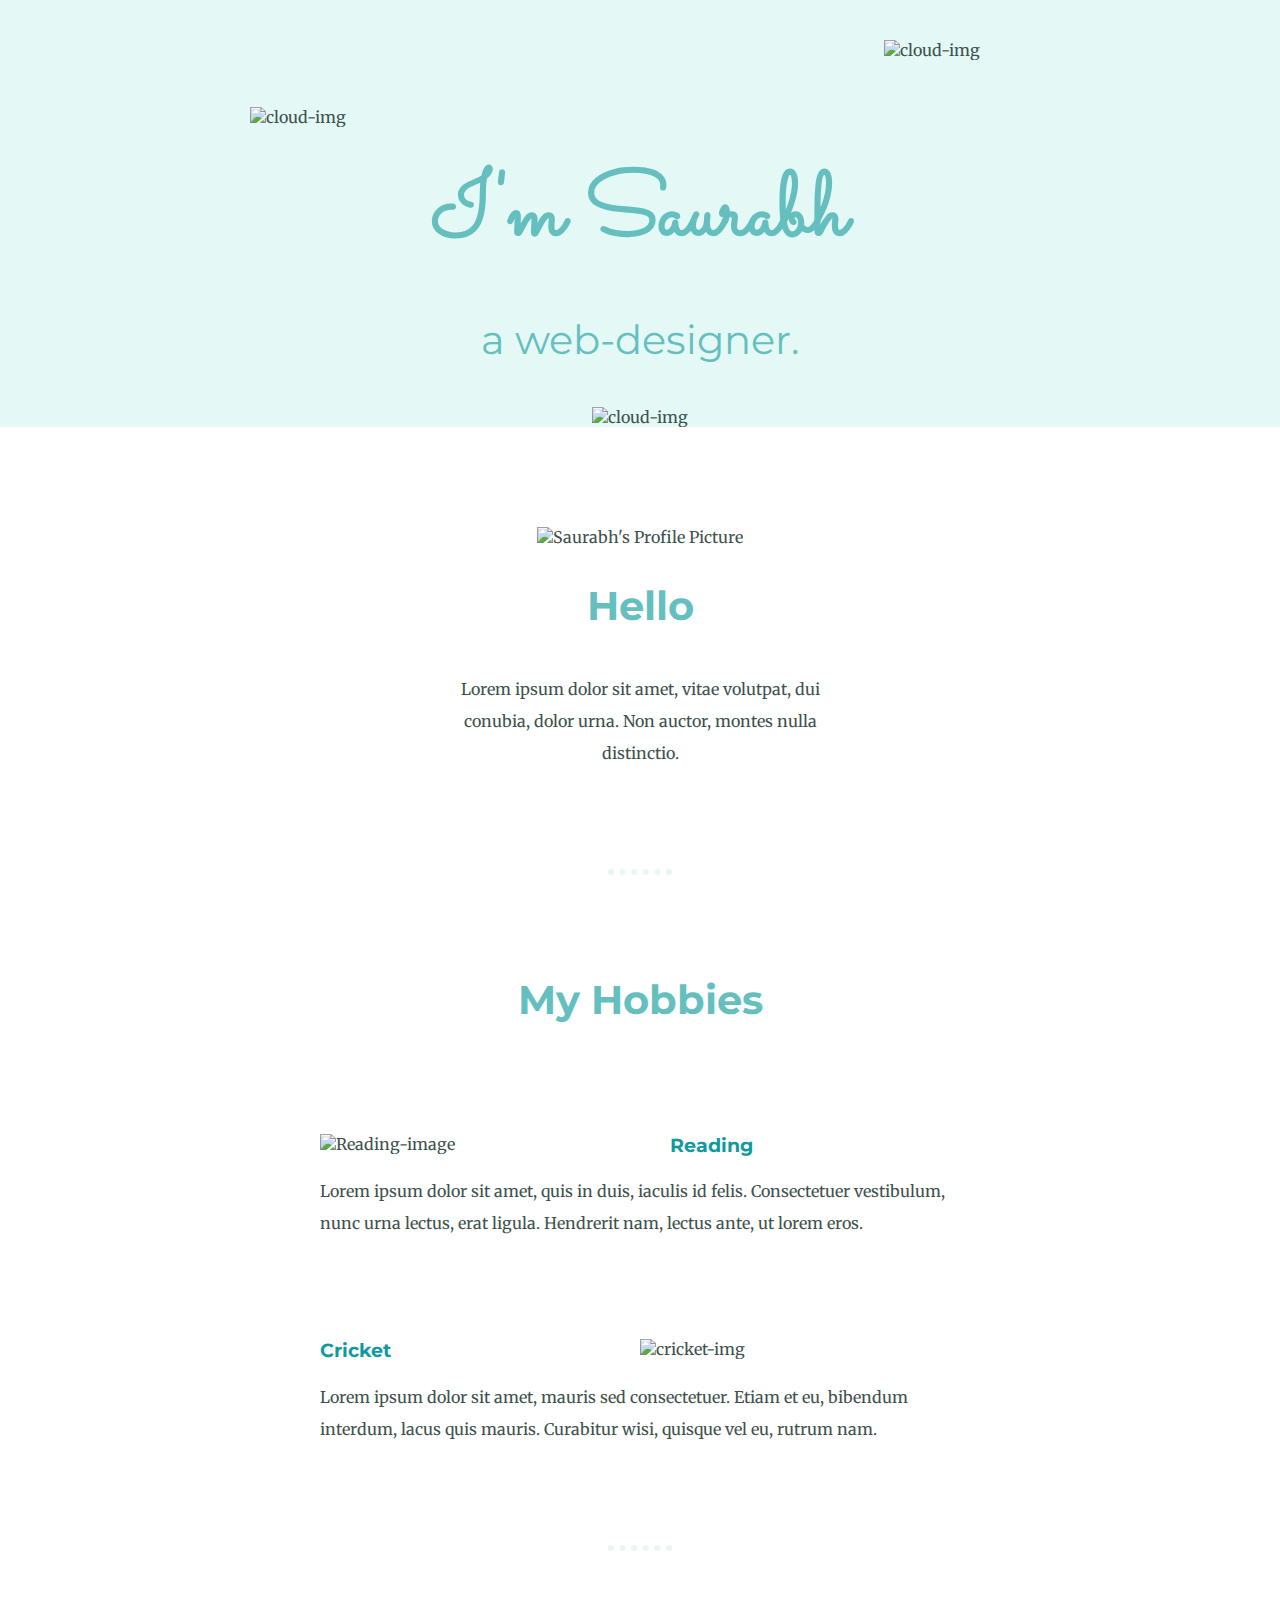
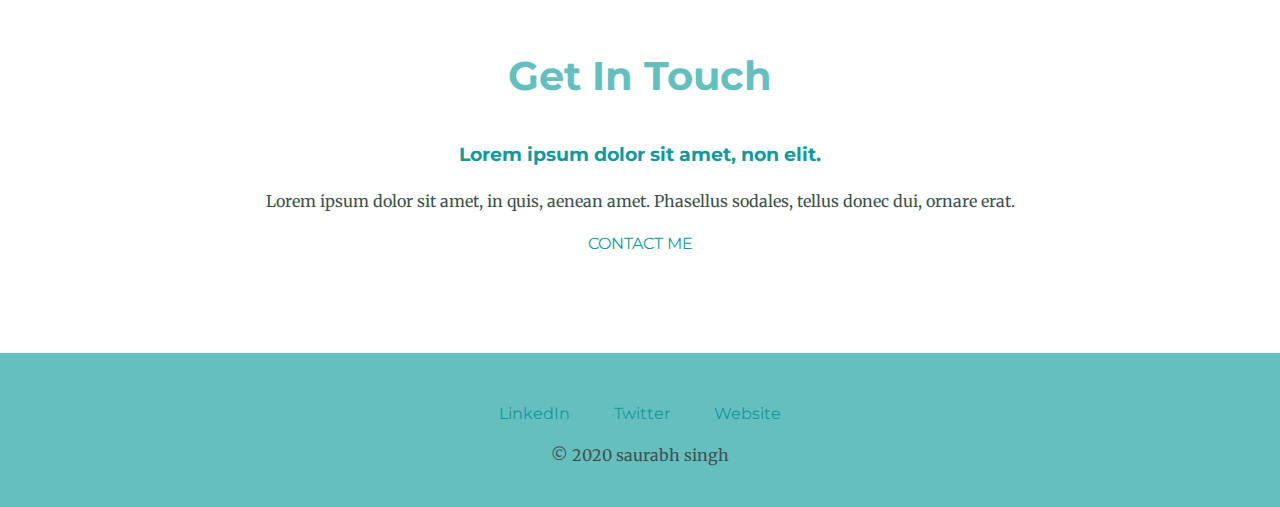
==== My Site/index.html @ 2f5fa8a0 "Add files via upload" ====
<!DOCTYPE html>
<html lang="en" dir="ltr">
  <head>
    <meta charset="utf-8">
    <title>Saurabh Singh</title>
    <link rel="stylesheet" href="css/styles.css">
    <link rel="icon" href="favicon.ico">
    <link href="https://fonts.googleapis.com/css2?family=Merriweather:ital,wght@0,300;0,400;0,700;0,900;1,300;1,400;1,700;1,900&family=Montserrat:ital,wght@0,300;0,400;0,500;0,600;0,700;0,800;0,900;1,200;1,300;1,400;1,500;1,600;1,700;1,800;1,900&family=Sacramento&display=swap" rel="stylesheet">
  </head>
  <body>
    <div class="top-container">
      <img class="top-cloud"src="images/cloud.png" alt="cloud-img">
      <h1>I'm Saurabh</h1>
      <h2 id="web-designer">a web-designer.</h2>
      <img class="bottom-cloud" src="images/cloud.png" alt="cloud-img">
      <img src="images/mountain.png" alt="cloud-img">
    </div>
    <div class="middle-container">
      <div class="profile">
        <img class="saurabh"src="images\saurabh.png" alt="Saurabh's Profile Picture">
        <h2>Hello</h2>
        <p class="intro">Lorem ipsum dolor sit amet, vitae volutpat, dui conubia, dolor urna. Non auctor, montes nulla distinctio.</p>
      </div>
      <hr>
      <div class="skills">
        <h2>My Hobbies</h2>
        <div class="skill-row">
          <img class="skill-img1" src="https://encrypted-tbn0.gstatic.com/images?q=tbn%3AANd9GcQw1Q1VhfFXHrCU_RrCNkFSvhC4tjHQHrGWiw&usqp=CAU" alt="Reading-image">
          <h3>Reading</h3>
          <p>Lorem ipsum dolor sit amet, quis in duis, iaculis id felis. Consectetuer vestibulum, nunc urna lectus, erat ligula. Hendrerit nam, lectus ante, ut lorem eros.</p>
        </div>
        <div class="skill-row">
          <img class="skill-img2" src="https://www.cricketcountry.com/wp-content/uploads/2018/05/ab-de-villiers.jpg" alt="cricket-img">
          <h3>Cricket</h3>
          <p>Lorem ipsum dolor sit amet, mauris sed consectetuer. Etiam et eu, bibendum interdum, lacus quis mauris. Curabitur wisi, quisque vel eu, rutrum nam.</p>
        </div>
      </div>
      <hr>
      <div class="contact-me">
        <h2>Get In Touch</h2>
        <h3>Lorem ipsum dolor sit amet, non elit.</h3>
        <p>Lorem ipsum dolor sit amet, in quis, aenean amet. Phasellus sodales, tellus donec dui, ornare erat.</p>
        <a class="btn" href="contact-me.html">CONTACT ME</a>
      </div>
    </div>
    <div class="bottom-container">
      <a class="footer-link" href="https://www.linkedin.com/in/saurabh-singh-907450b2/">LinkedIn</a>
      <a class="footer-link" href="https://twitter.com/Saurabh3307">Twitter</a>
      <a class="footer-link">Website</a>
      <p>© 2020 saurabh singh</p>
    </div>
  </body>
</html>
---- My Site/css/styles.css ----
.top-container{
  background-color: #E4F9F5;
  position: relative;
  padding-top: 100px;

}

body{
  color:#40514E;
  text-align: center;
  margin:0;
  font-family: 'Merriweather', serif;
}

h1{
  font-size: 5.625rem;
  font-family: 'Sacramento', cursive;
  margin:50px auto 0 auto;
  color: #66BFBF;
}
h2{
  color: #66BFBF;
  font-size: 2.5em;
  font-family: 'Montserrat', sans-serif;
  padding-bottom: 10px;
}
h3{
  color: #11999E;
  font-family: 'Montserrat', sans-serif;
}
a{
  color: #11999E;
  font-family: 'Montserrat', sans-serif;
  margin:10px 20px;
  text-decoration: none;
}

a:hover{
  color: #EAF6F6;
}

#web-designer{

  font-weight: normal;
}

p{
  line-height: 2;
}

hr{
  border: dotted #EAF6F6 6PX;
  border-bottom: none;
  width:4%;
  margin:100px auto 100px auto;
}

.copyright{
  color:#EAF6F6;
  font: 0.75rem;
  padding:20px 0;
}

.skill-row{
  text-align: left;
  width: 50%;
  margin: 100px auto 100px auto;
}

.skill-img1{
  width: 50%;
  float: left;
  margin-right: 30px;
}
.skill-img2{
  width: 50%;
  float: right;
  margin-left: 30px;
}
.saurabh{
  width:200px;
}

.bottom-cloud{
  position:absolute;
  left: 250px;
  bottom: 300px;
}
.top-cloud{
  position:absolute;
  top: 40px;
  right:300px;
}

.middle-container{
  margin:100px 0;
}
.intro{
  width:30%;
  margin:auto;
}

.contact-message{
  width:40%;
  margin:40px auto 60px;
}

.bottom-container{
  background-color: #66BFBF;
  padding:50px 0 20px;
}

.btn {
   background: #11CDD4;
   background-image: -webkit-linear-gradient(top, #11CDD4, #11999E);
   background-image: -moz-linear-gradient(top, #11CDD4, #11999E);
   background-image: -ms-linear-gradient(top, #11CDD4, #11999E);
   background-image: -o-linear-gradient(top, #11CDD4, #11999E);
   background-image: linear-gradient(to bottom, #11CDD4, #11999E);
   -webkit-border-radius: 8px;
   -moz-border-radius: 8px;
   border-radius: 8px;
   color: #FFFFFF;
   font-family: 'Montserrat', sans-serif;
   font-size: 20px;
   font-weight: 100;
   padding: 20px;
   box-shadow: 1px 1px 20px 0px #000000;
   -webkit-box-shadow: 1px 1px 20px 0px #000000;
   -moz-box-shadow: 1px 1px 20px 0px #000000;
   text-shadow: 1px 1px 20px #000000;
   border: solid #337FED 0px;
   text-decoration: none;
   display: inline-block;
   cursor: pointer;
   text-align: center;
}

.btn:hover {
   border: solid #337FED 1px;
   background: #30E3CB;
   background-image: -webkit-linear-gradient(top, #30E3CB, #2BC4AD);
   background-image: -moz-linear-gradient(top, #30E3CB, #2BC4AD);
   background-image: -ms-linear-gradient(top, #30E3CB, #2BC4AD);
   background-image: -o-linear-gradient(top, #30E3CB, #2BC4AD);
   background-image: linear-gradient(to bottom, #30E3CB, #2BC4AD);
   -webkit-border-radius: 20px;
   -moz-border-radius: 20px;
   border-radius: 20px;
   text-decoration: none;
}
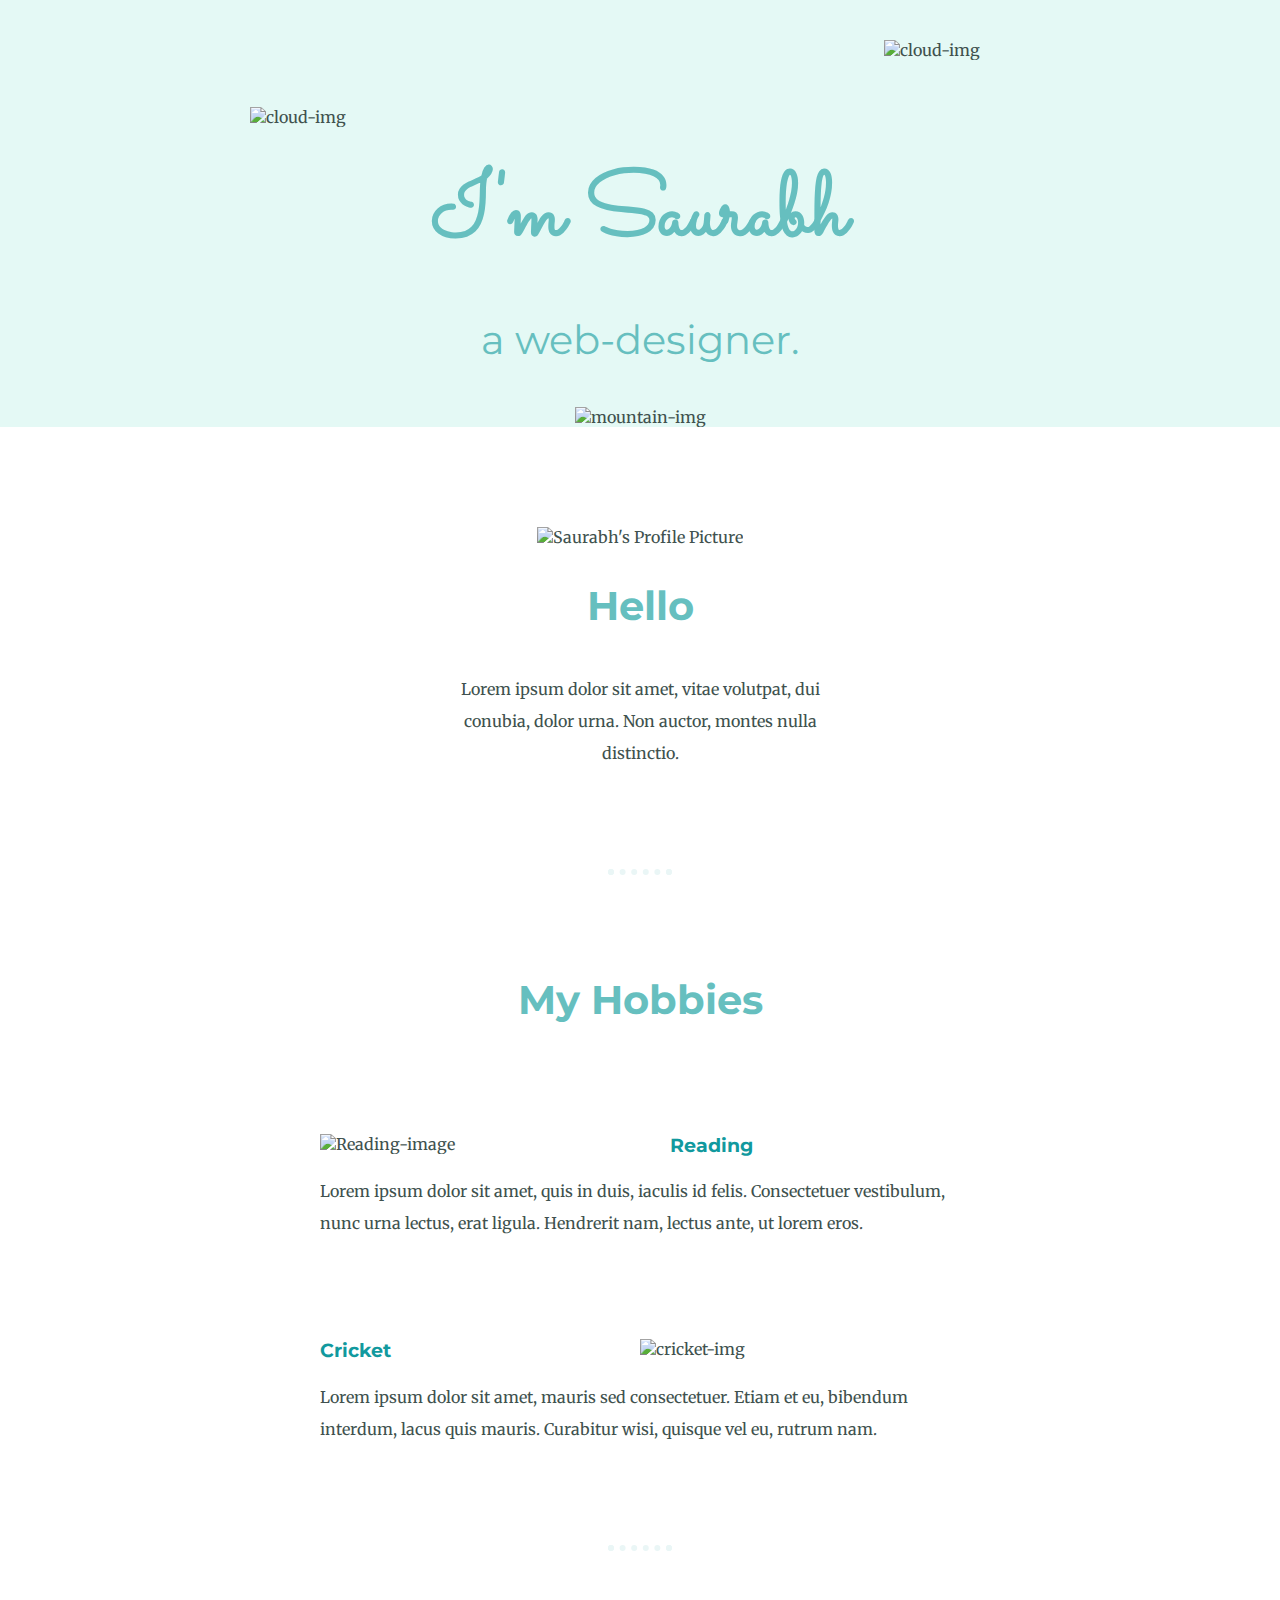
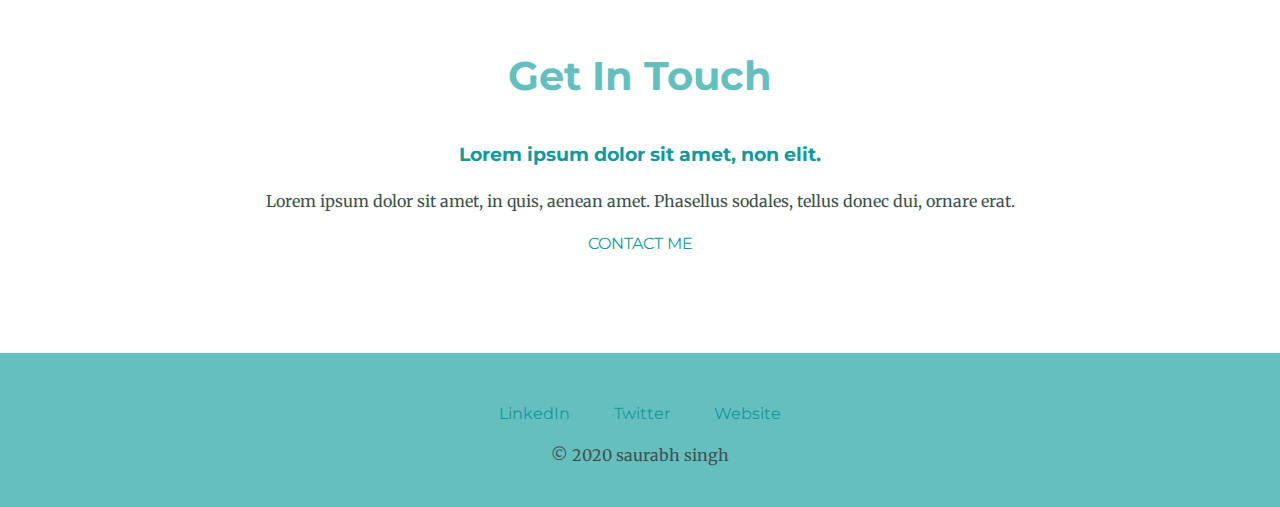
==== commit 44df451e: "Update index.html" ====
--- a/My Site/index.html
+++ b/My Site/index.html
@@ -13,7 +13,7 @@
       <h1>I'm Saurabh</h1>
       <h2 id="web-designer">a web-designer.</h2>
       <img class="bottom-cloud" src="images/cloud.png" alt="cloud-img">
-      <img src="images/mountain.png" alt="cloud-img">
+      <img src="images/mountain.png" alt="mountain-img">
     </div>
     <div class="middle-container">
       <div class="profile">
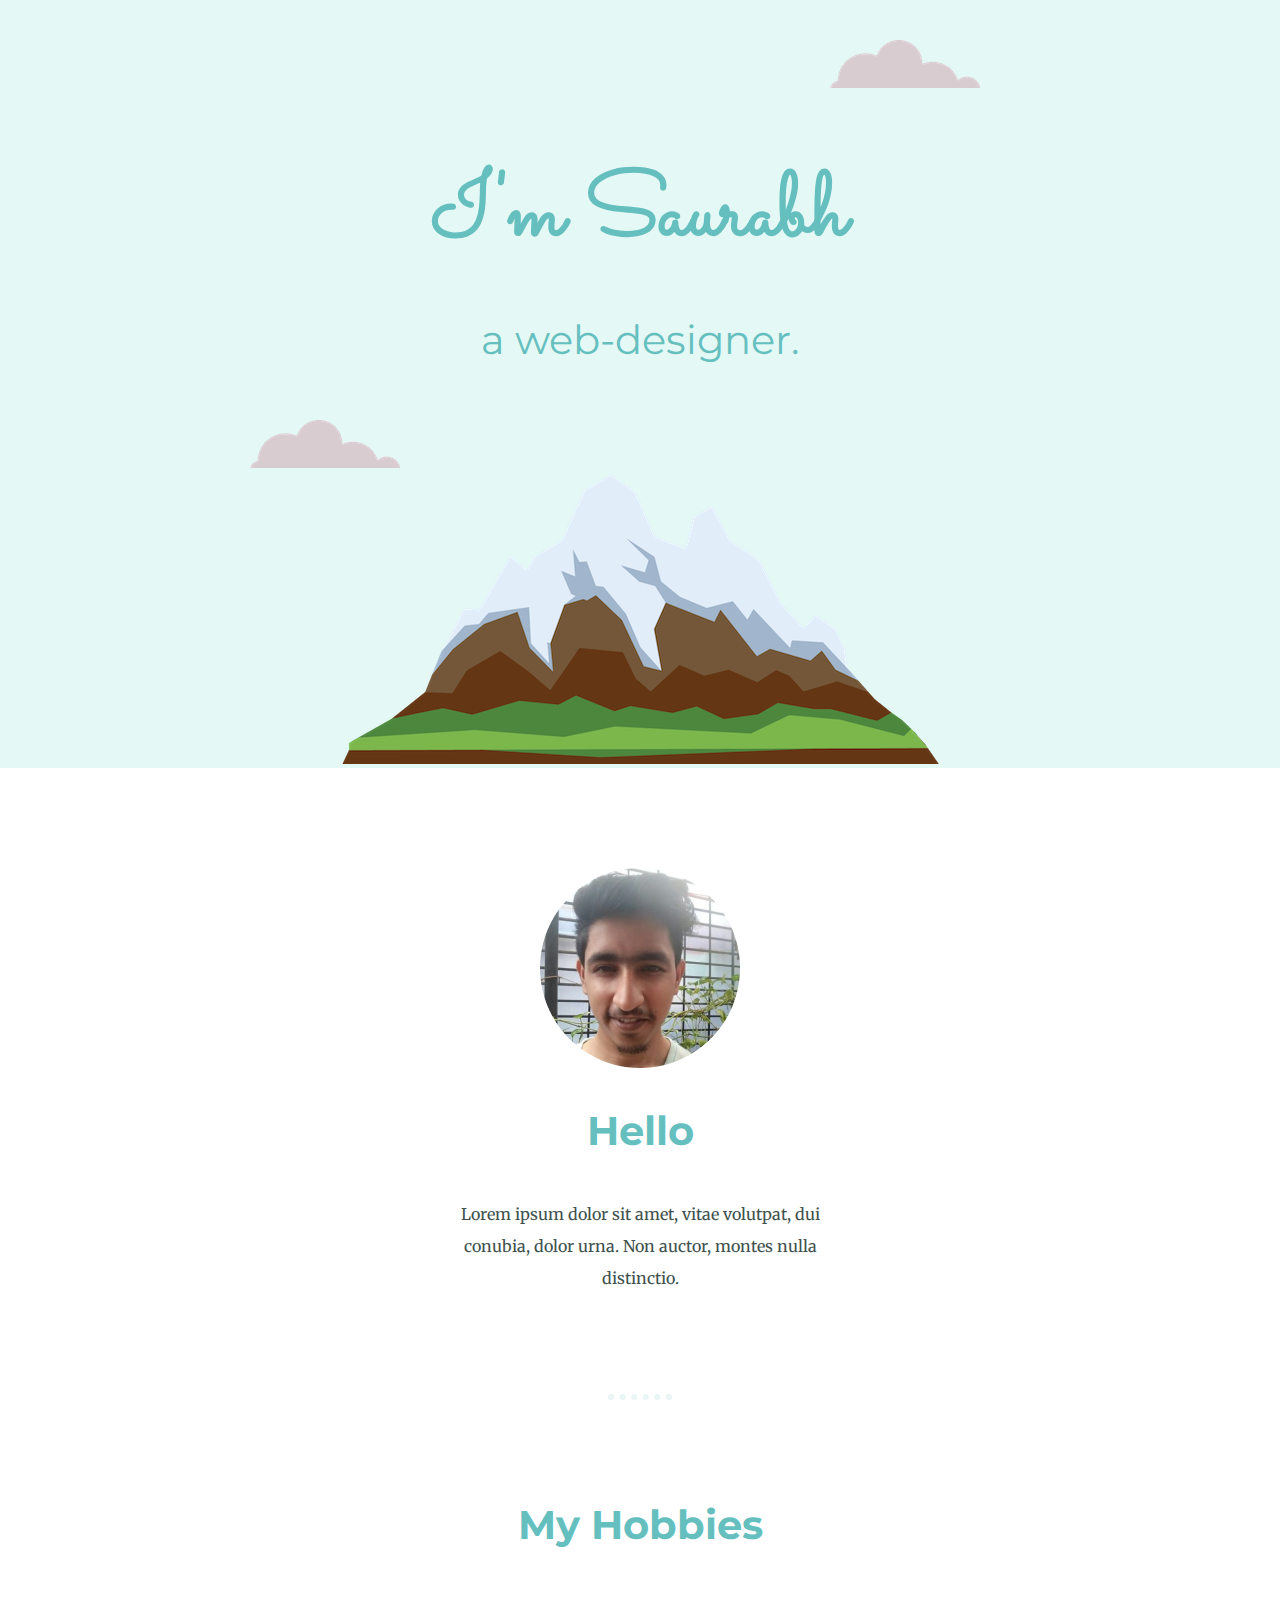
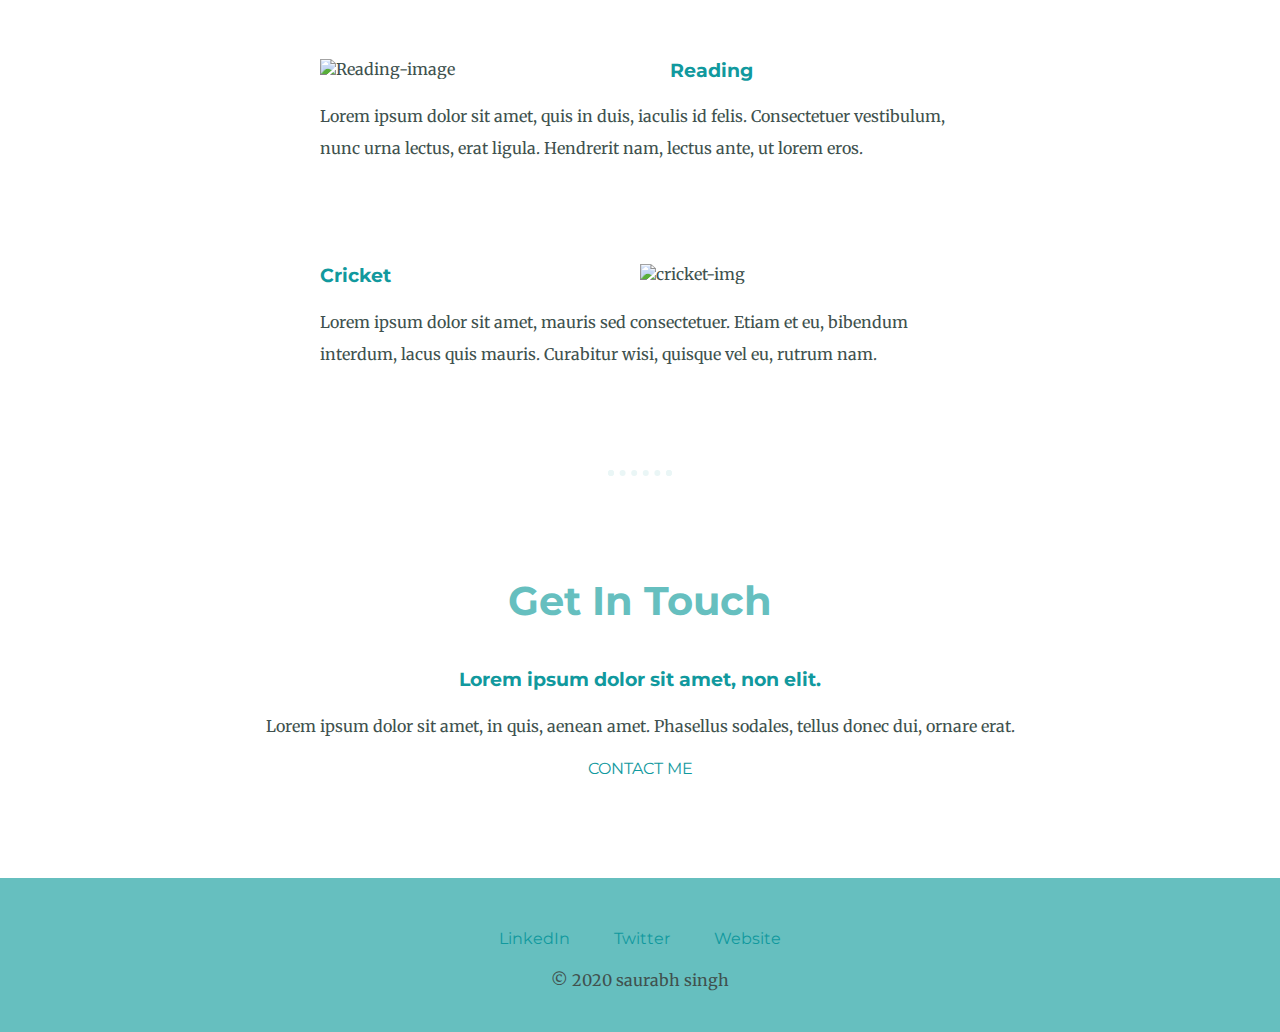
==== commit 1ac407c4: "Update index.html" ====
--- a/My Site/index.html
+++ b/My Site/index.html
@@ -9,15 +9,15 @@
   </head>
   <body>
     <div class="top-container">
-      <img class="top-cloud"src="images/cloud.png" alt="cloud-img">
+      <img class="top-cloud"src="Images/cloud.png" alt="cloud-img">
       <h1>I'm Saurabh</h1>
       <h2 id="web-designer">a web-designer.</h2>
-      <img class="bottom-cloud" src="images/cloud.png" alt="cloud-img">
-      <img src="images/mountain.png" alt="mountain-img">
+      <img class="bottom-cloud" src="Images/cloud.png" alt="cloud-img">
+      <img src="Images/mountain.png" alt="mountain-img">
     </div>
     <div class="middle-container">
       <div class="profile">
-        <img class="saurabh"src="images\saurabh.png" alt="Saurabh's Profile Picture">
+        <img class="saurabh"src="Images\saurabh.png" alt="Saurabh's Profile Picture">
         <h2>Hello</h2>
         <p class="intro">Lorem ipsum dolor sit amet, vitae volutpat, dui conubia, dolor urna. Non auctor, montes nulla distinctio.</p>
       </div>
